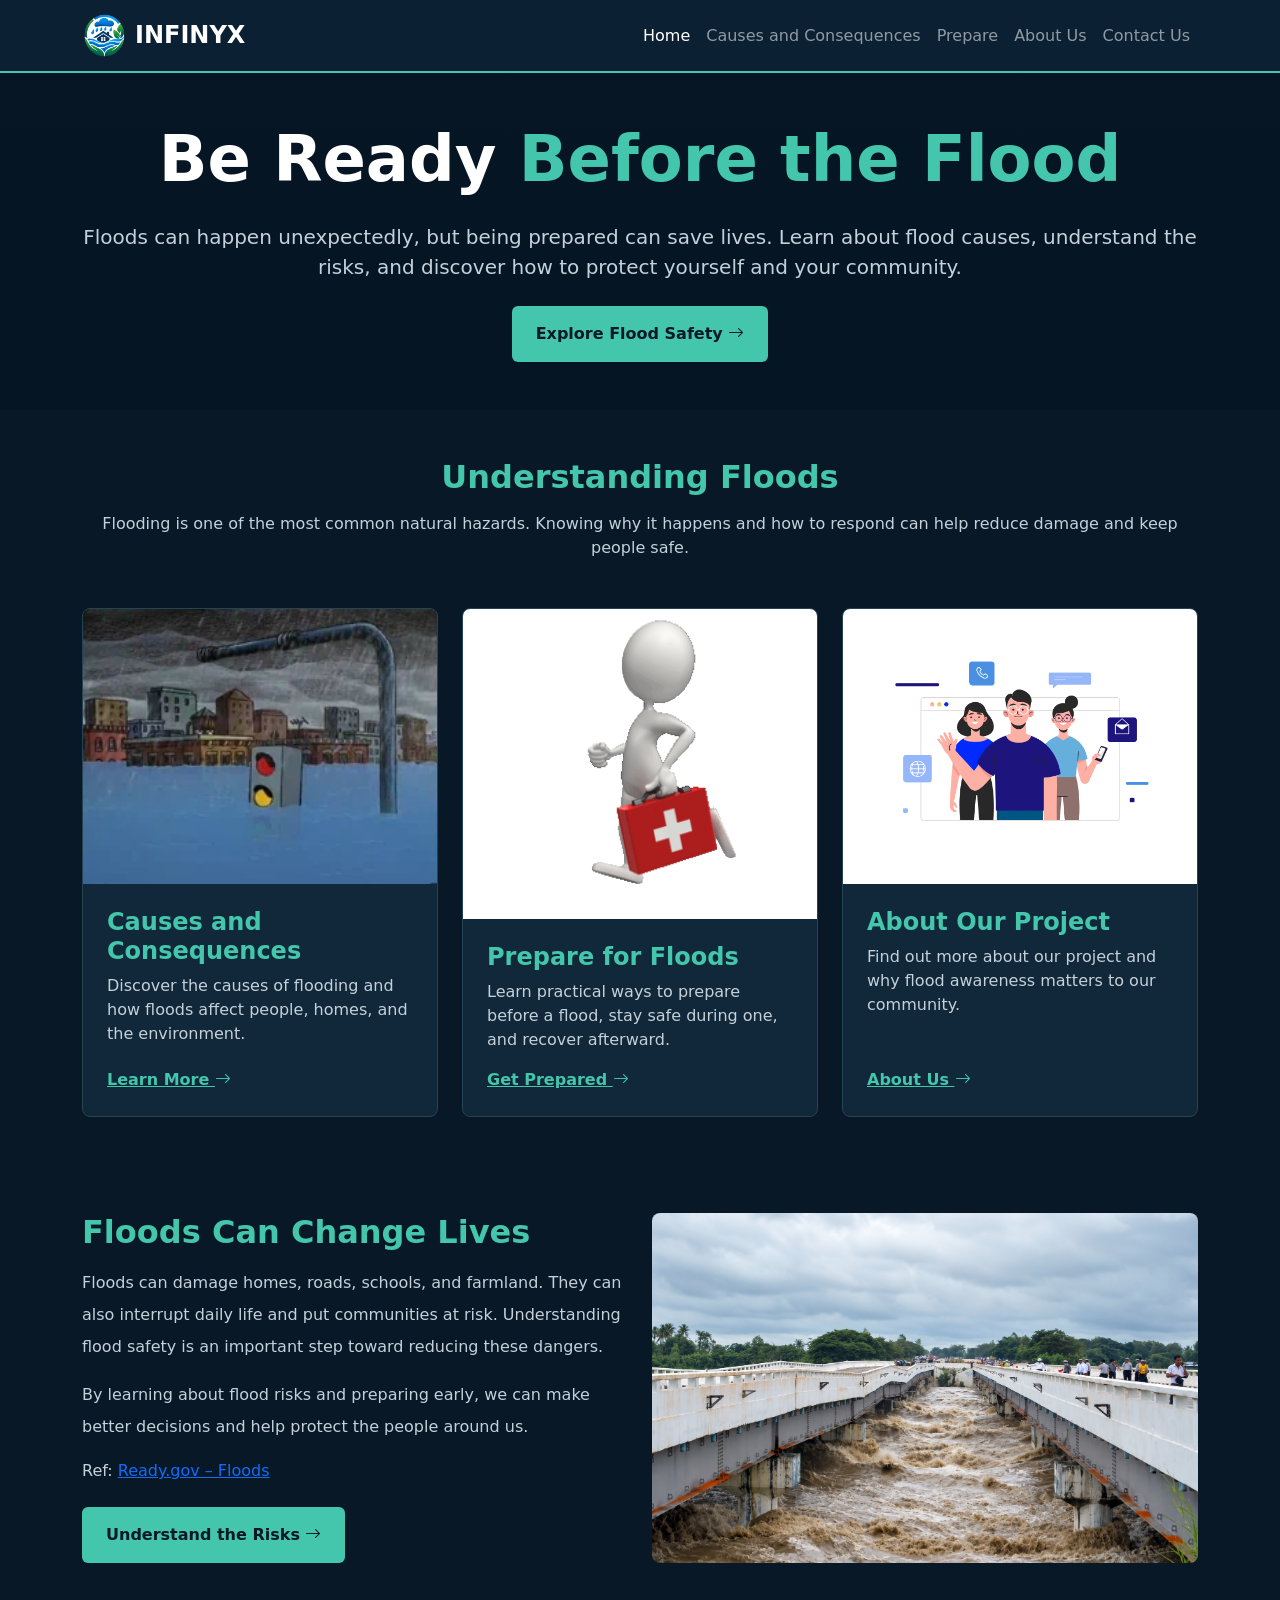
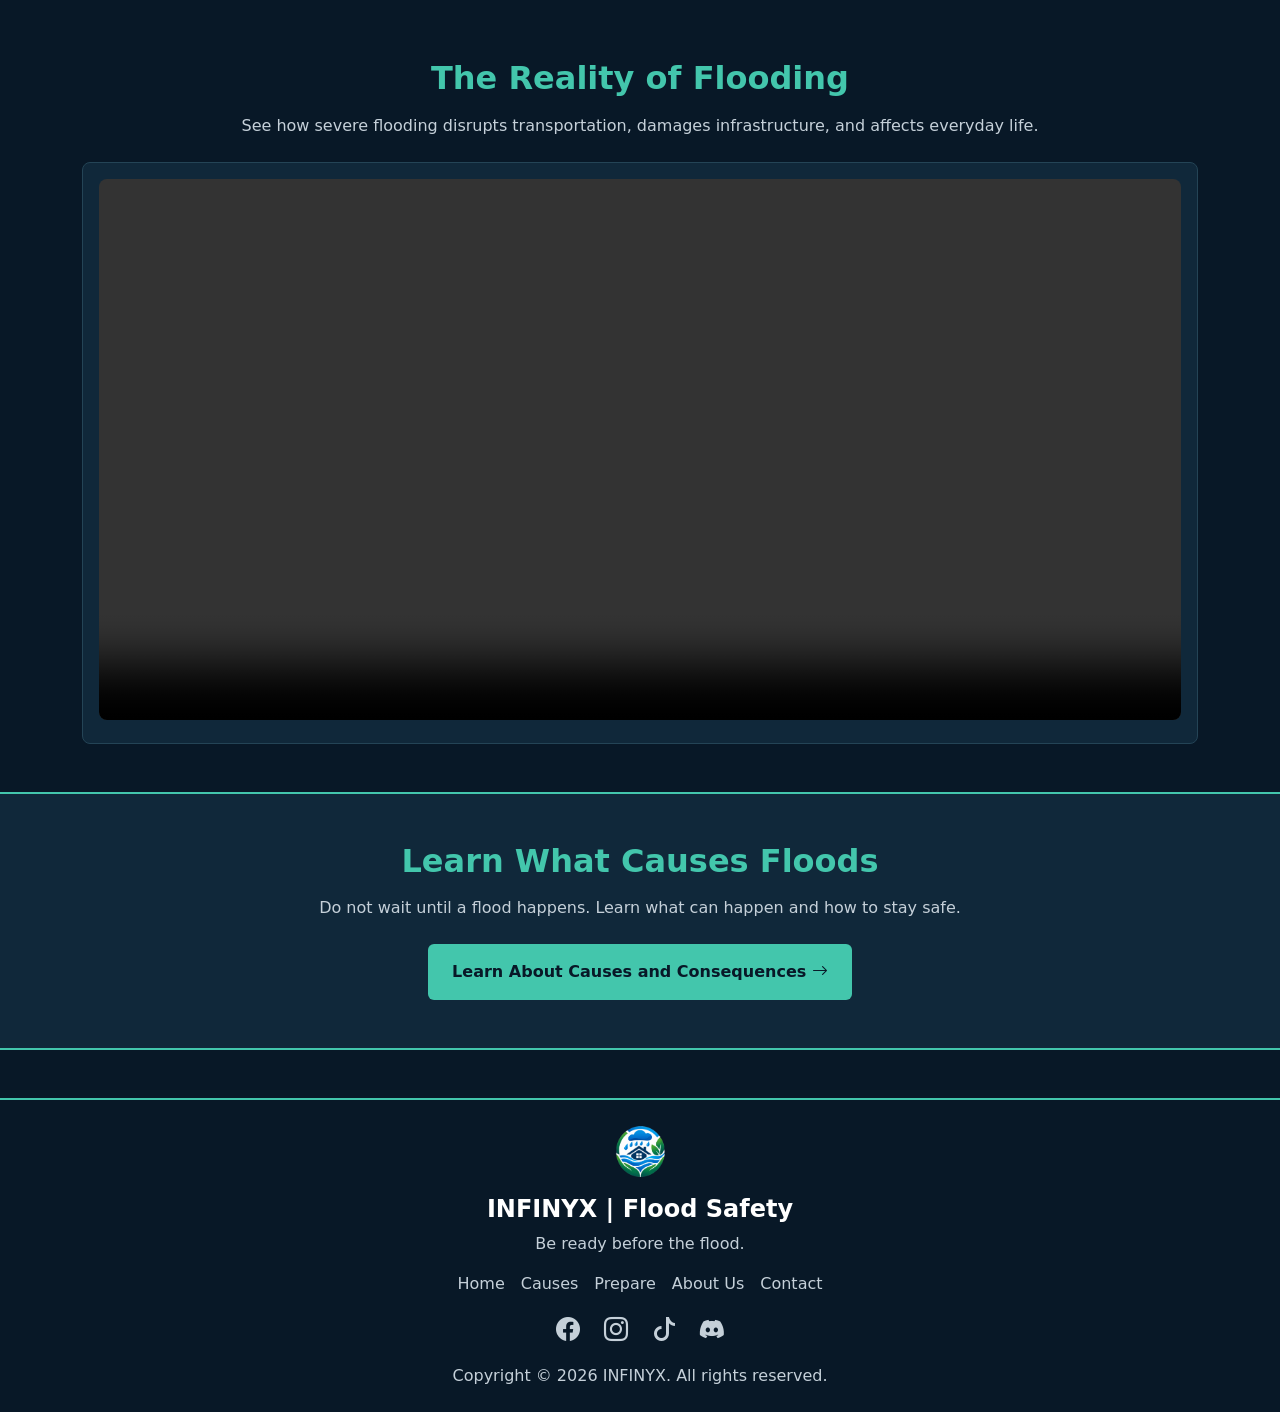
==== index.html @ 61368246 "Add files via upload" ====
<!DOCTYPE html>
<html lang="en">
<head>
    <meta charset="UTF-8">
    <meta name="viewport" content="width=device-width, initial-scale=1.0">
    <title>INFINYX | Flood Safety</title>

    <!-- Bootstrap CSS -->
    <link href="https://cdn.jsdelivr.net/npm/bootstrap@5.3.8/dist/css/bootstrap.min.css" rel="stylesheet">
    <link rel="stylesheet" href="https://cdn.jsdelivr.net/npm/bootstrap-icons@1.11.3/font/bootstrap-icons.min.css">
    <link rel="stylesheet" href="https://unpkg.com/aos@2.3.1/dist/aos.css">

    <link rel="icon" href="media/logo.png">
    <link rel="stylesheet" href="style/style.css">
</head>

<body id="hiimbody">

<!-- Navbar -->
<nav class="navbar navbar-expand-lg navbar-dark sticky-top" id="navnav">
    <div class="container">
        <a class="navbar-brand fw-bold fs-4" href="index.html">
            <img src="media/logo.png" alt="INFINYX logo" width="45" height="45" class="me-2">INFINYX</a>

        <button class="navbar-toggler" type="button" data-bs-toggle="collapse" data-bs-target="#navbarContent">
            <span class="navbar-toggler-icon"></span>
        </button>

        <div class="collapse navbar-collapse" id="navbarContent">
            <ul class="navbar-nav ms-auto">
                <li class="nav-item"><a class="nav-link active" href="index.html">Home</a></li>
                <li class="nav-item"><a class="nav-link" href="pages/Causes_and_Consequences.html">Causes and Consequences</a></li>
                <li class="nav-item"><a class="nav-link" href="pages/Prepare.html">Prepare</a></li>
                <li class="nav-item"><a class="nav-link" href="pages/About_Us.html">About Us</a></li>
                <li class="nav-item"><a class="nav-link" href="pages/Contact_Us.html">Contact Us</a></li>
            </ul>
        </div>
    </div>
</nav>

<!-- Banner -->
<div class="banner d-flex align-items-center text-center py-5" id="banner">
    <div class="container">
        <h1 class="display-3 fw-bold mb-4" data-aos="fade-up">Be Ready <span>Before the Flood</span></h1>
        <p class="fs-5 mx-auto mb-4" data-aos="fade-up" data-aos-delay="150">
            Floods can happen unexpectedly, but being prepared can save lives. Learn about flood causes, understand the risks, and discover how to protect yourself and your community.
        </p>
        <a href="pages/Causes_and_Consequences.html" class="main-btn btn fw-bold px-4 py-3 border-0" data-aos="fade-up" data-aos-delay="300">
            Explore Flood Safety <i class="bi bi-arrow-right"></i>
        </a>
    </div>
</div>

<!-- Floods Section -->
<section class="container py-5">
    <div class="text-center mb-5" data-aos="fade-up">
        <h2 class="section-title fw-bold mb-3">Understanding Floods</h2>
        <p class="section-text">
            Flooding is one of the most common natural hazards. Knowing why it happens and how to respond can help reduce damage and keep people safe.
        </p>
    </div>

    <div class="row g-4 align-items-stretch">

        <div class="col-md-4" data-aos="flip-up">
            <div class="feature-card rounded-3 overflow-hidden h-100 d-flex flex-column">
                <img src="media/animationflood" class="section-img" alt="Flooded area">

                <div class="p-4 d-flex flex-column flex-grow-1">
                    <h4 class="section-title fw-bold">Causes and Consequences</h4>
                    <p class="section-text">
                        Discover the causes of flooding and how floods affect people, homes, and the environment.
                    </p>
                    <a href="pages/Causes_and_Consequences.html" class="fw-bold link-green mt-auto">
                        Learn More <i class="bi bi-arrow-right"></i>
                    </a>
                </div>
            </div>
        </div>

        <div class="col-md-4" data-aos="flip-up" data-aos-delay="150">
            <div class="feature-card rounded-3 overflow-hidden h-100 d-flex flex-column">
                <img src="media/emergencyprepare" class="section-img" alt="Flood preparation" id="runnin">

                <div class="p-4 d-flex flex-column flex-grow-1">
                    <h4 class="section-title fw-bold">Prepare for Floods</h4>
                    <p class="section-text">
                        Learn practical ways to prepare before a flood, stay safe during one, and recover afterward.
                    </p>
                    <a href="pages/Prepare.html" class="fw-bold link-green mt-auto">
                        Get Prepared <i class="bi bi-arrow-right"></i>
                    </a>
                </div>
            </div>
        </div>

        <div class="col-md-4" data-aos="flip-up" data-aos-delay="300">
            <div class="feature-card rounded-3 overflow-hidden h-100 d-flex flex-column">
                <img src="media/aboutus" class="section-img" alt="Flood safety project">

                <div class="p-4 d-flex flex-column flex-grow-1">
                    <h4 class="section-title fw-bold">About Our Project</h4>
                    <p class="section-text">
                        Find out more about our project and why flood awareness matters to our community.
                    </p>
                    <a href="pages/About_Us.html" class="fw-bold link-green mt-auto">
                        About Us <i class="bi bi-arrow-right"></i>
                    </a>
                </div>
            </div>
        </div>

    </div>
</section>

<!-- Floods Can Change Lives Section -->
<section class="container py-5">
    <div class="row align-items-center g-4">
        <div class="col-md-6" data-aos="fade-right">
            <h2 class="section-title fw-bold mb-3">Floods Can Change Lives</h2>

            <p class="section-text lh-lg">
                Floods can damage homes, roads, schools, and farmland. They can also interrupt daily life and put communities at risk. Understanding flood safety is an important step toward reducing these dangers.
            </p>

            <p class="section-text lh-lg">
                By learning about flood risks and preparing early, we can make better decisions and help protect the people around us.
            </p>

            <p class="section-text">
                Ref: <a href="https://www.ready.gov/floods" target="_blank">Ready.gov – Floods</a>
            </p>

            <a href="pages/Causes_and_Consequences.html" class="main-btn btn fw-bold px-4 py-3 border-0 mt-2">
                Understand the Risks <i class="bi bi-arrow-right"></i>
            </a>
        </div>

        <div class="col-md-6" data-aos="fade-left">
            <img src="media/Floodwaters Raging Beneath the Bridge.png" class="img-fluid rounded-3 w-100" alt="Floodwater flowing beneath a bridge" id="hihi">
        </div>
    </div>
</section>

<!-- Video Section -->
<section class="container py-5">
    <div class="text-center mb-4" data-aos="fade-up">
        <h2 class="section-title fw-bold mb-3">The Reality of Flooding</h2>
        <p class="section-text">
            See how severe flooding disrupts transportation, damages infrastructure, and affects everyday life.
        </p>
    </div>

    <div class="feature-card rounded-3 p-3" data-aos="zoom-in">
        <video controls class="w-100 rounded-3">
            <source src="media/flood.mp4" type="video/mp4">
        </video>
    </div>
</section>

<!-- Ready Section -->
<section class="ready-section py-5">
    <div class="container text-center" data-aos="fade-up">
        <h2 class="section-title fw-bold mb-3">Learn What Causes Floods</h2>

        <p class="section-text mb-4">
            Do not wait until a flood happens. Learn what can happen and how to stay safe.
        </p>

        <a href="pages/Causes_and_Consequences.html" class="main-btn btn fw-bold px-4 py-3 border-0">
            Learn About Causes and Consequences <i class="bi bi-arrow-right"></i>
        </a>
    </div>
</section>

<!-- Footer -->
<footer class="py-4 mt-5">
    <div class="container text-center">
        <img src="media/logo.png" alt="INFINYX logo" width="55" height="55" class="mb-3">

        <h4 class="fw-bold">INFINYX | Flood Safety</h4>
        <p class="section-text">Be ready before the flood.</p>

        <div class="d-flex flex-wrap justify-content-center gap-3 my-3">
            <a href="index.html">Home</a>
            <a href="pages/Causes_and_Consequences.html">Causes</a>
            <a href="pages/Prepare.html">Prepare</a>
            <a href="pages/About_Us.html">About Us</a>
            <a href="pages/Contact_Us.html">Contact</a>
        </div>

        <div class="d-flex justify-content-center gap-4 my-3">
            <a href="#"><i class="bi bi-facebook fs-4"></i></a>
            <a href="#"><i class="bi bi-instagram fs-4"></i></a>
            <a href="#"><i class="bi bi-tiktok fs-4"></i></a>
            <a href="#"><i class="bi bi-discord fs-4"></i></a>
        </div>

        <p class="section-text mb-0">Copyright © 2026 INFINYX. All rights reserved.</p>
    </div>
</footer>
<!-- Scripts -->
<script src="https://cdn.jsdelivr.net/npm/bootstrap@5.3.8/dist/js/bootstrap.bundle.min.js"></script>
<script src="https://unpkg.com/aos@2.3.1/dist/aos.js"></script>

<script>
    AOS.init({
        duration: 800,
        once: true
    });
</script>
</body>
</html>
---- style/style.css ----
body { 
    background-color: #081827; 
    color: white; 
}

#navnav {
    background-color: #0b2032; 
    border-bottom: 2px solid #43c6ac; 
}

.navbar-brand:hover {
    color: #43c6ac; 
}

#banner {
    background: linear-gradient(rgba(5,20,35,0.65), rgba(5,20,35,0.8)), url("/Flood_PBL/media/Flooded\ Neighborhood\ Street\ with\ Silver\ Van.png") center; 
}
#runnin {
    width: 100%;
    height: 310px;
    object-fit: contain;
    background-color: #ffffff;
}

.banner span, .section-title {
    color: #43c6ac; 
}

.banner p, .section-text {
    color: #c5d0d9; 
}

.banner-desc {
    max-width: 700px;
}

.main-btn {
    background-color: #43c6ac; 
    color: #081827; 
    transition: 0.3s; 
}
    
.main-btn:hover {
    background-color: white; 
    color: #081827; 
    transform: translateY(-3px); 
}

.feature-card {
    background-color: #10283a; 
    border: 1px solid #244456; 
    transition: 0.3s; 
}

.feature-card:hover {
    transform: translateY(-5px); 
    border-color: #43c6ac;
}

.section-img {
    width: 100%;
    height: 275px;
    object-fit: cover;
    display: block;
}

#member {
    clip-path: polygon(25% 0%, 75% 0%, 100% 50%, 75% 100%, 25% 100%, 0% 50%);
    width: 100%;
    height: 300px;
    object-fit: cover;
}

.feature-card {
    height: 100%;
}

.feature-card .section-text {
    flex-grow: 0;
}

#hihi {
    height: 350px;
    object-fit: cover;
}

.ready-section {
    background-color: #10283a; 
    border-top: 2px solid #43c6ac; 
    border-bottom: 2px solid #43c6ac; 
}

.link-green {
    color: #43c6ac;
}

footer {
    border-top: 2px solid #43c6ac;
}

footer a {
    color: #c5d0d9; 
    text-decoration: none; 
}

footer a:hover {
    color: #43c6ac; 
}

@media (max-width: 767px) {
    .banner { min-height: 420px; } 
}
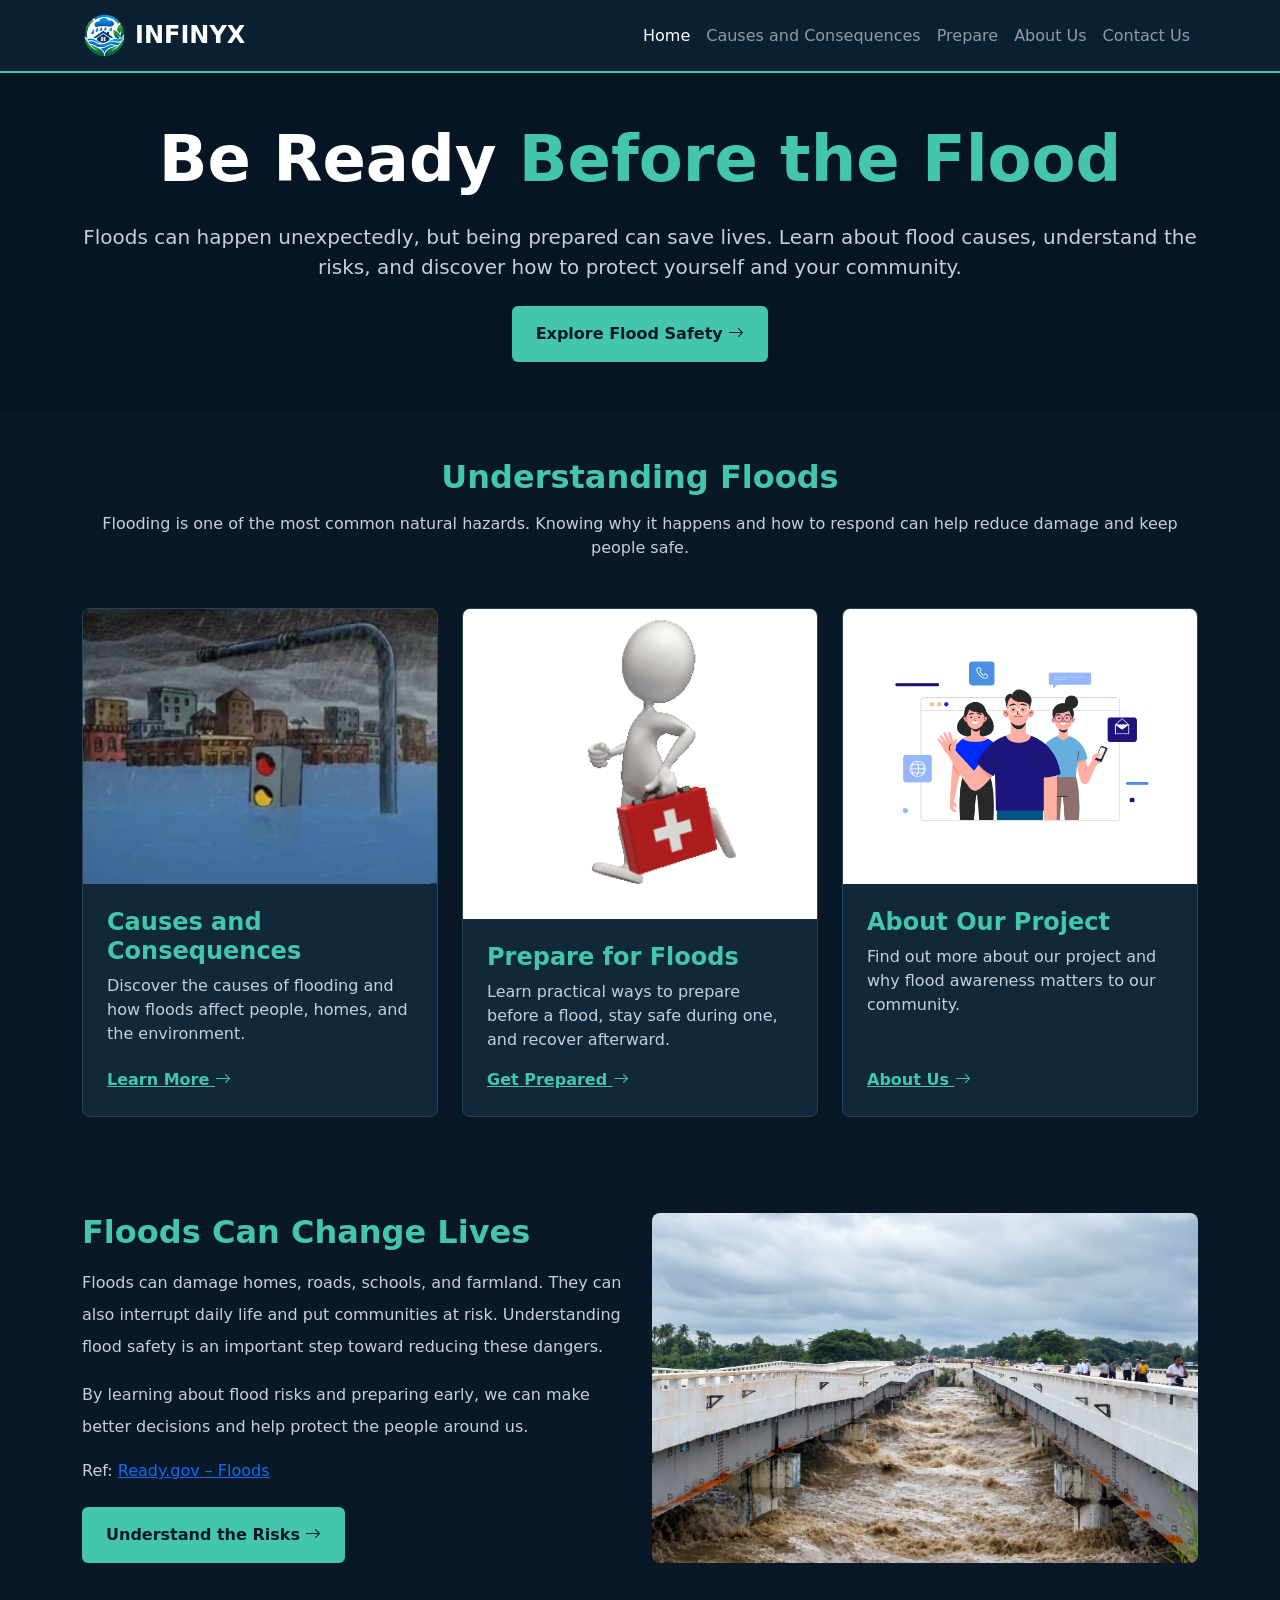
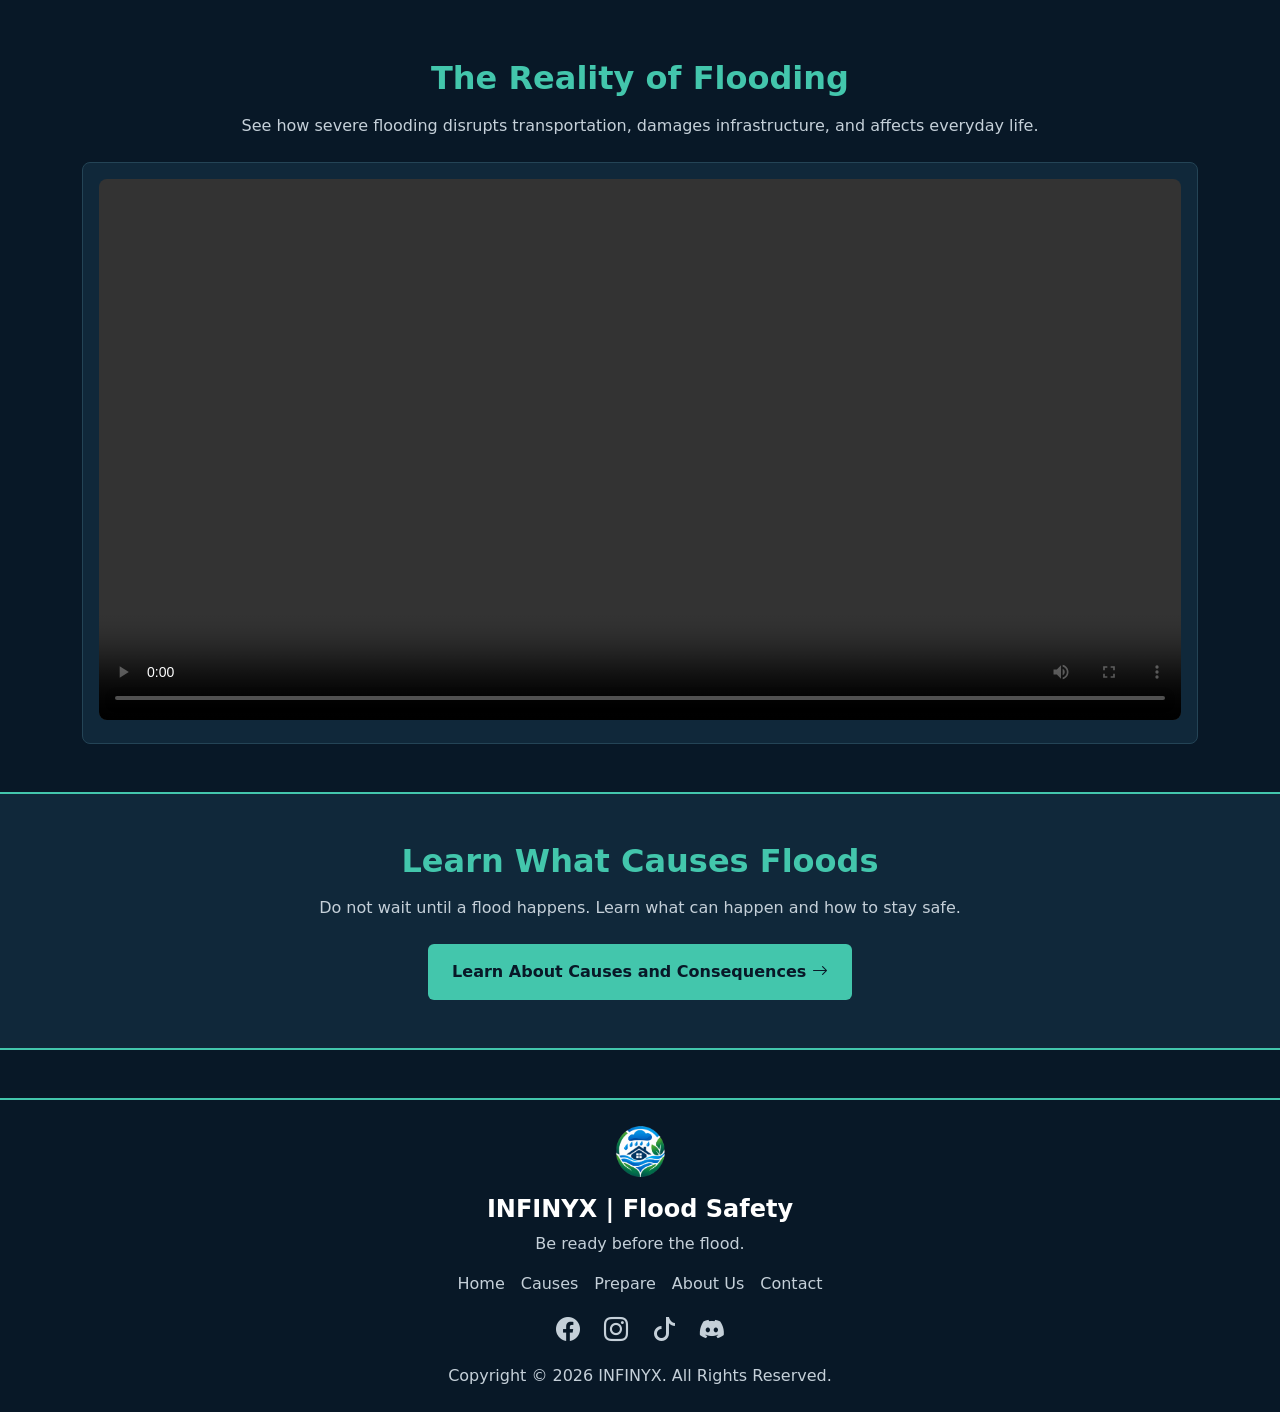
==== commit b34229a3: "Fix HTML encoding issues in index.html" ====
--- a/index.html
+++ b/index.html
@@ -196,7 +196,7 @@
             <a href="#"><i class="bi bi-discord fs-4"></i></a>
         </div>
 
-        <p class="section-text mb-0">Copyright © 2026 INFINYX. All rights reserved.</p>
+        <p class="section-text mb-0">Copyright © 2026 INFINYX. All Rights Reserved.</p>
     </div>
 </footer>
 <!-- Scripts -->
@@ -210,4 +210,4 @@
     });
 </script>
 </body>
-</html>+</html>
